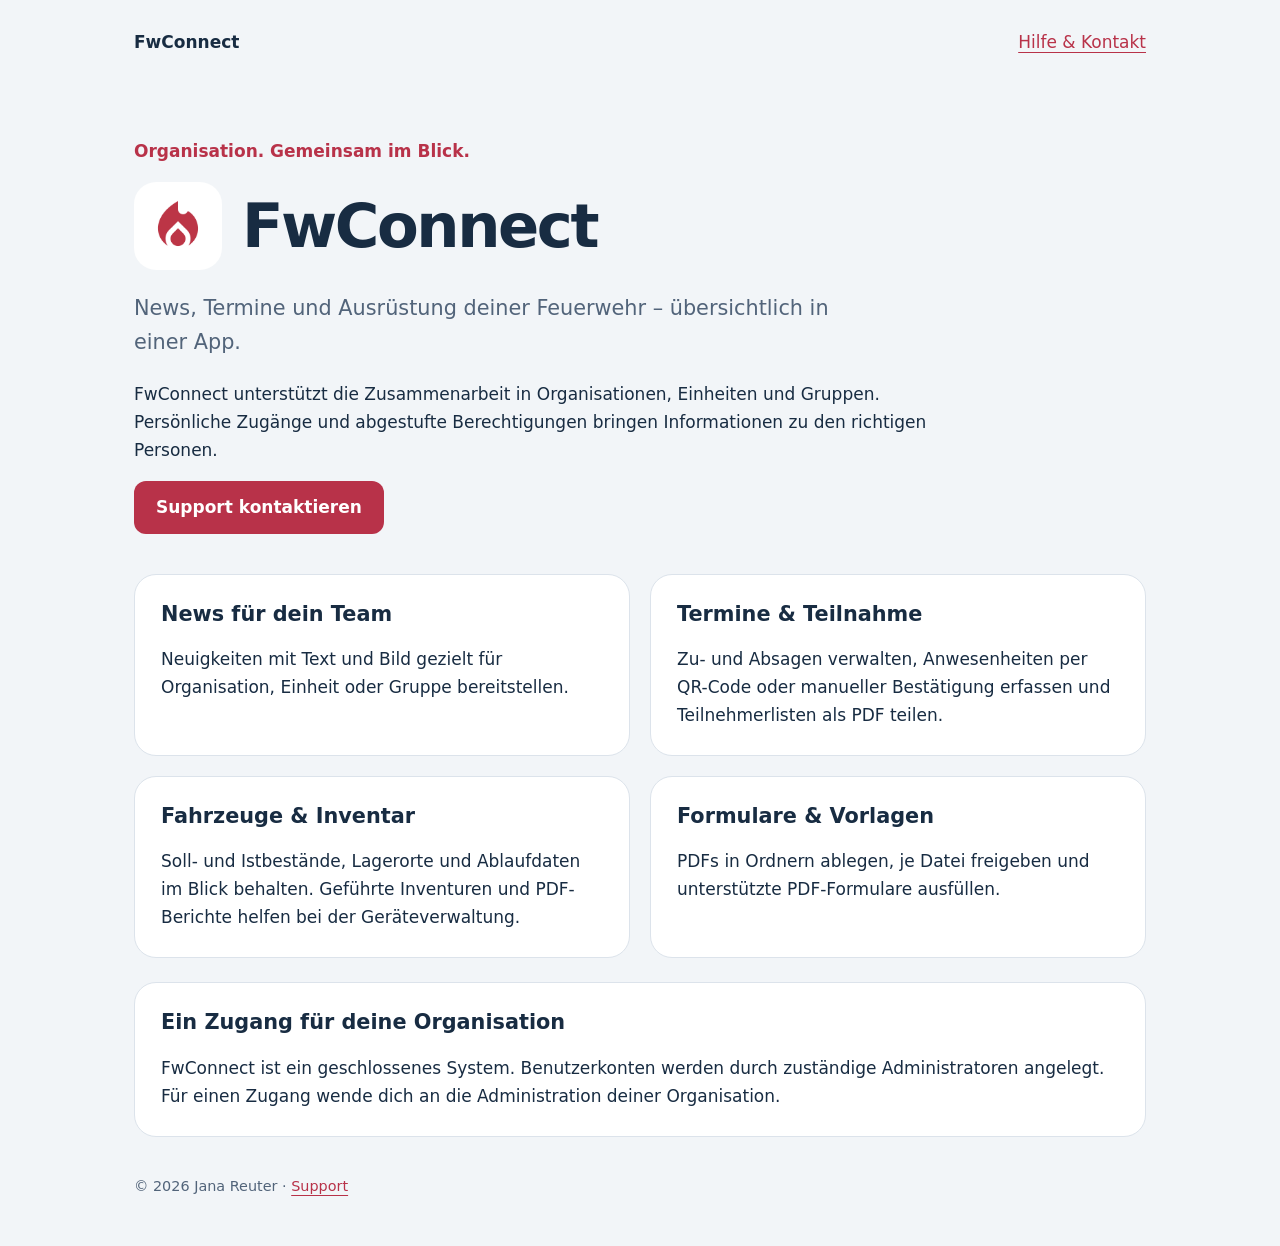
==== index.html @ 229b1105 "Publish FwConnect marketing and support pages" ====
<!doctype html>
<html lang="de"><head><meta charset="utf-8"><meta name="viewport" content="width=device-width, initial-scale=1"><title>FwConnect – Feuerwehrverwaltung</title><meta name="description" content="FwConnect verbindet News, Termine, Fahrzeuge, Inventar und Formulare für Feuerwehren in einer mobilen App."><link rel="stylesheet" href="assets/style.css"><link rel="icon" href="assets/icon.png"></head>
<body><main><nav aria-label="Hauptnavigation"><strong>FwConnect</strong><a href="support/">Hilfe &amp; Kontakt</a></nav>
<header><p class="eyebrow">Organisation. Gemeinsam im Blick.</p><div class="brand"><img src="assets/icon.png" alt="" width="88" height="88"><h1>FwConnect</h1></div><p class="lead">News, Termine und Ausrüstung deiner Feuerwehr – übersichtlich in einer App.</p><p>FwConnect unterstützt die Zusammenarbeit in Organisationen, Einheiten und Gruppen. Persönliche Zugänge und abgestufte Berechtigungen bringen Informationen zu den richtigen Personen.</p><a class="button" href="support/">Support kontaktieren</a></header>
<div class="grid"><section class="card"><h2>News für dein Team</h2><p>Neuigkeiten mit Text und Bild gezielt für Organisation, Einheit oder Gruppe bereitstellen.</p></section><section class="card"><h2>Termine &amp; Teilnahme</h2><p>Zu- und Absagen verwalten, Anwesenheiten per QR-Code oder manueller Bestätigung erfassen und Teilnehmerlisten als PDF teilen.</p></section><section class="card"><h2>Fahrzeuge &amp; Inventar</h2><p>Soll- und Istbestände, Lagerorte und Ablaufdaten im Blick behalten. Geführte Inventuren und PDF-Berichte helfen bei der Geräteverwaltung.</p></section><section class="card"><h2>Formulare &amp; Vorlagen</h2><p>PDFs in Ordnern ablegen, je Datei freigeben und unterstützte PDF-Formulare ausfüllen.</p></section></div>
<section class="help" style="margin-top:24px"><h2>Ein Zugang für deine Organisation</h2><p>FwConnect ist ein geschlossenes System. Benutzerkonten werden durch zuständige Administratoren angelegt. Für einen Zugang wende dich an die Administration deiner Organisation.</p></section>
<footer>© 2026 Jana Reuter · <a href="support/">Support</a></footer></main></body></html>
---- assets/style.css ----
:root{color-scheme:light dark;--bg:#f2f5f8;--card:#fff;--ink:#182c42;--muted:#52647a;--accent:#b83249;--border:#dce3eb}*{box-sizing:border-box}body{margin:0;background:var(--bg);color:var(--ink);font:17px/1.65 system-ui,-apple-system,sans-serif}main{max-width:1060px;margin:auto;padding:28px 24px 48px}nav{display:flex;justify-content:space-between;gap:20px;flex-wrap:wrap}a{color:var(--accent);text-underline-offset:4px}a:focus-visible{outline:3px solid var(--accent);outline-offset:5px}header{padding:64px 0 40px;max-width:820px}.brand{display:flex;align-items:center;gap:20px}.brand img{width:88px;height:88px;border-radius:22px}h1{font-size:clamp(2.1rem,7vw,3.8rem);letter-spacing:-.04em;line-height:1.1;margin:0}h2{font-size:1.3rem;line-height:1.3;margin-top:0}.eyebrow{color:var(--accent);font-weight:700}.lead{font-size:1.3rem;color:var(--muted);max-width:720px}.grid{display:grid;grid-template-columns:repeat(2,minmax(0,1fr));gap:20px}.card,section.help{background:var(--card);padding:26px;border:1px solid var(--border);border-radius:22px}.button{display:inline-block;background:var(--accent);color:white;text-decoration:none;padding:12px 22px;border-radius:12px;font-weight:650}.help{margin-bottom:20px}footer{margin-top:38px;font-size:.9rem;color:var(--muted)}p{overflow-wrap:anywhere}p:last-child{margin-bottom:0}@media(max-width:600px){.grid{grid-template-columns:1fr}header{padding-top:40px}.brand{gap:14px}.brand img{width:64px;height:64px}.card,section.help{padding:20px}}@media(prefers-color-scheme:dark){:root{--bg:#101a26;--card:#182638;--ink:#edf2f7;--muted:#b6c4d3;--accent:#f394a4;--border:#304359}.button{background:#b83249}}
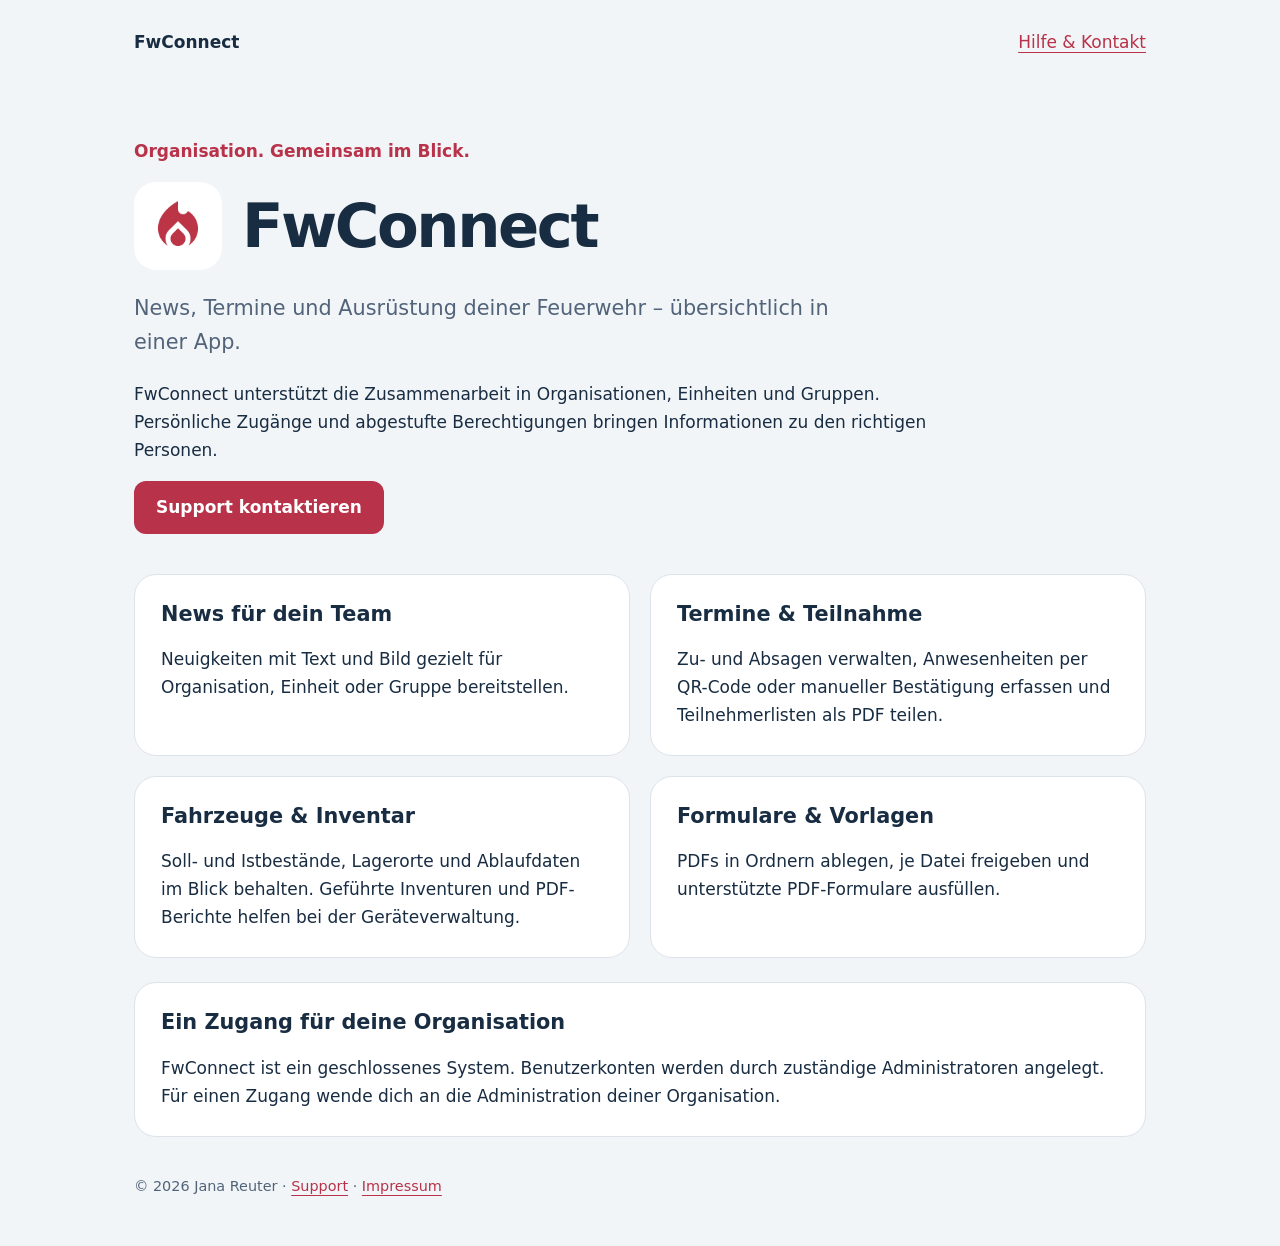
==== commit 8e7ec567: "Add legal contact address and imprint" ====
--- a/index.html
+++ b/index.html
@@ -4,4 +4,4 @@
 <header><p class="eyebrow">Organisation. Gemeinsam im Blick.</p><div class="brand"><img src="assets/icon.png" alt="" width="88" height="88"><h1>FwConnect</h1></div><p class="lead">News, Termine und Ausrüstung deiner Feuerwehr – übersichtlich in einer App.</p><p>FwConnect unterstützt die Zusammenarbeit in Organisationen, Einheiten und Gruppen. Persönliche Zugänge und abgestufte Berechtigungen bringen Informationen zu den richtigen Personen.</p><a class="button" href="support/">Support kontaktieren</a></header>
 <div class="grid"><section class="card"><h2>News für dein Team</h2><p>Neuigkeiten mit Text und Bild gezielt für Organisation, Einheit oder Gruppe bereitstellen.</p></section><section class="card"><h2>Termine &amp; Teilnahme</h2><p>Zu- und Absagen verwalten, Anwesenheiten per QR-Code oder manueller Bestätigung erfassen und Teilnehmerlisten als PDF teilen.</p></section><section class="card"><h2>Fahrzeuge &amp; Inventar</h2><p>Soll- und Istbestände, Lagerorte und Ablaufdaten im Blick behalten. Geführte Inventuren und PDF-Berichte helfen bei der Geräteverwaltung.</p></section><section class="card"><h2>Formulare &amp; Vorlagen</h2><p>PDFs in Ordnern ablegen, je Datei freigeben und unterstützte PDF-Formulare ausfüllen.</p></section></div>
 <section class="help" style="margin-top:24px"><h2>Ein Zugang für deine Organisation</h2><p>FwConnect ist ein geschlossenes System. Benutzerkonten werden durch zuständige Administratoren angelegt. Für einen Zugang wende dich an die Administration deiner Organisation.</p></section>
-<footer>© 2026 Jana Reuter · <a href="support/">Support</a></footer></main></body></html>
+<footer>© 2026 Jana Reuter · <a href="support/">Support</a> · <a href="impressum/">Impressum</a></footer></main></body></html>
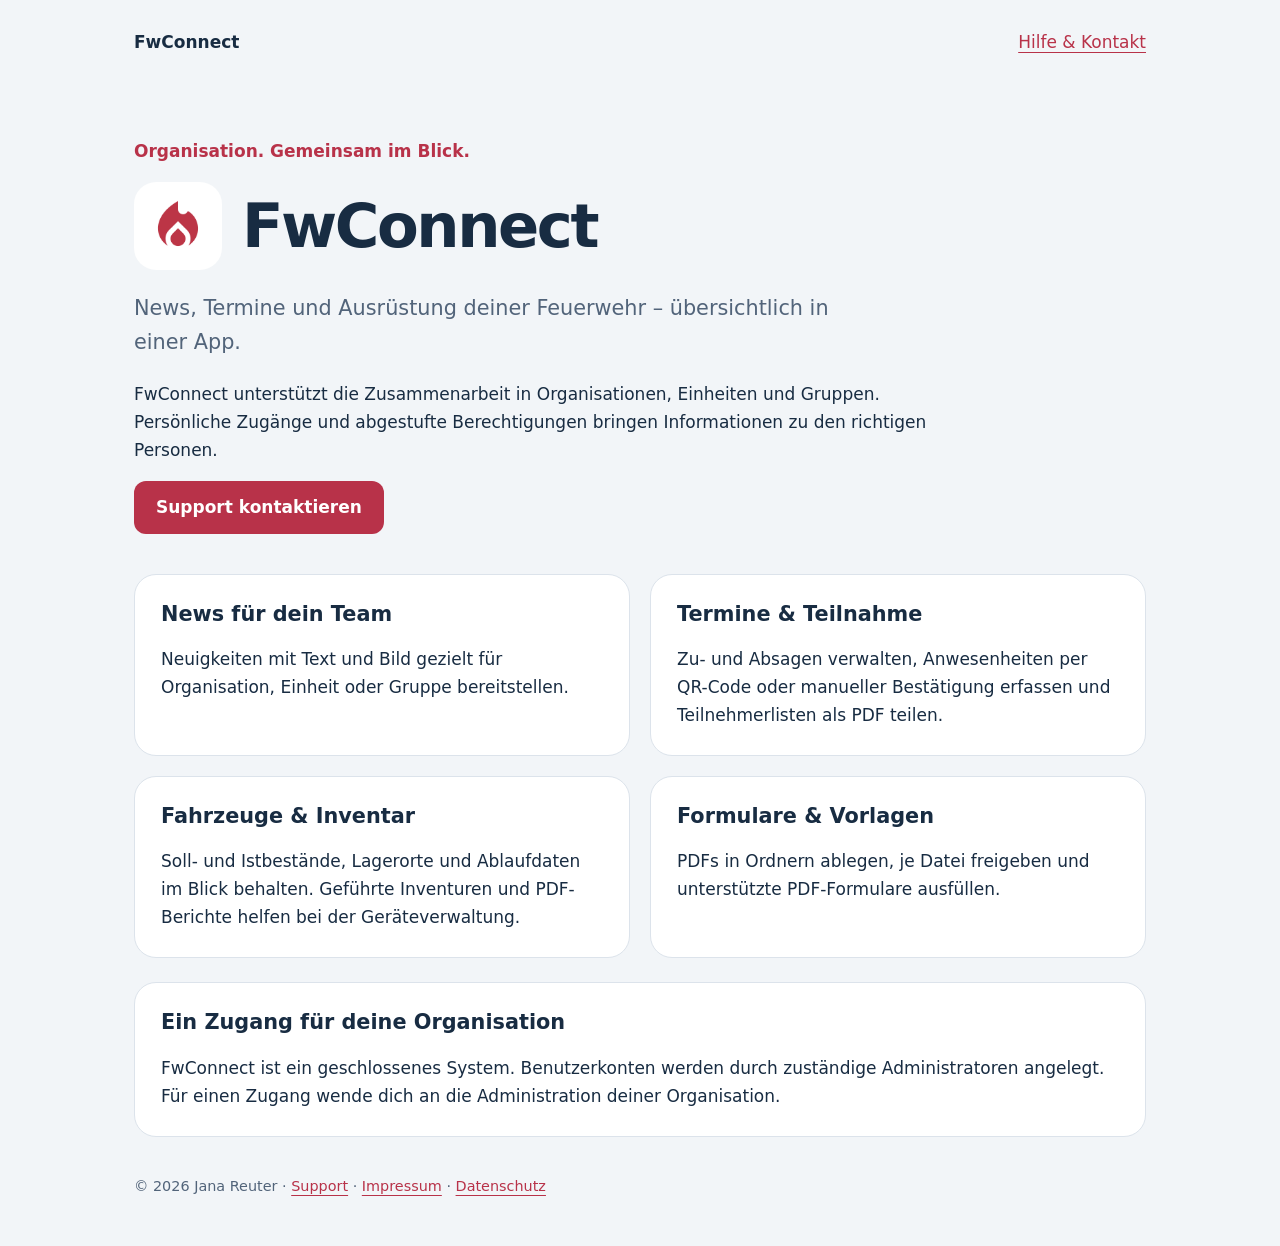
==== commit 3b8335d5: "Publish concise privacy notice for FwConnect test operation" ====
--- a/index.html
+++ b/index.html
@@ -4,4 +4,4 @@
 <header><p class="eyebrow">Organisation. Gemeinsam im Blick.</p><div class="brand"><img src="assets/icon.png" alt="" width="88" height="88"><h1>FwConnect</h1></div><p class="lead">News, Termine und Ausrüstung deiner Feuerwehr – übersichtlich in einer App.</p><p>FwConnect unterstützt die Zusammenarbeit in Organisationen, Einheiten und Gruppen. Persönliche Zugänge und abgestufte Berechtigungen bringen Informationen zu den richtigen Personen.</p><a class="button" href="support/">Support kontaktieren</a></header>
 <div class="grid"><section class="card"><h2>News für dein Team</h2><p>Neuigkeiten mit Text und Bild gezielt für Organisation, Einheit oder Gruppe bereitstellen.</p></section><section class="card"><h2>Termine &amp; Teilnahme</h2><p>Zu- und Absagen verwalten, Anwesenheiten per QR-Code oder manueller Bestätigung erfassen und Teilnehmerlisten als PDF teilen.</p></section><section class="card"><h2>Fahrzeuge &amp; Inventar</h2><p>Soll- und Istbestände, Lagerorte und Ablaufdaten im Blick behalten. Geführte Inventuren und PDF-Berichte helfen bei der Geräteverwaltung.</p></section><section class="card"><h2>Formulare &amp; Vorlagen</h2><p>PDFs in Ordnern ablegen, je Datei freigeben und unterstützte PDF-Formulare ausfüllen.</p></section></div>
 <section class="help" style="margin-top:24px"><h2>Ein Zugang für deine Organisation</h2><p>FwConnect ist ein geschlossenes System. Benutzerkonten werden durch zuständige Administratoren angelegt. Für einen Zugang wende dich an die Administration deiner Organisation.</p></section>
-<footer>© 2026 Jana Reuter · <a href="support/">Support</a> · <a href="impressum/">Impressum</a></footer></main></body></html>
+<footer>© 2026 Jana Reuter · <a href="support/">Support</a> · <a href="impressum/">Impressum</a> · <a href="datenschutz/">Datenschutz</a></footer></main></body></html>
